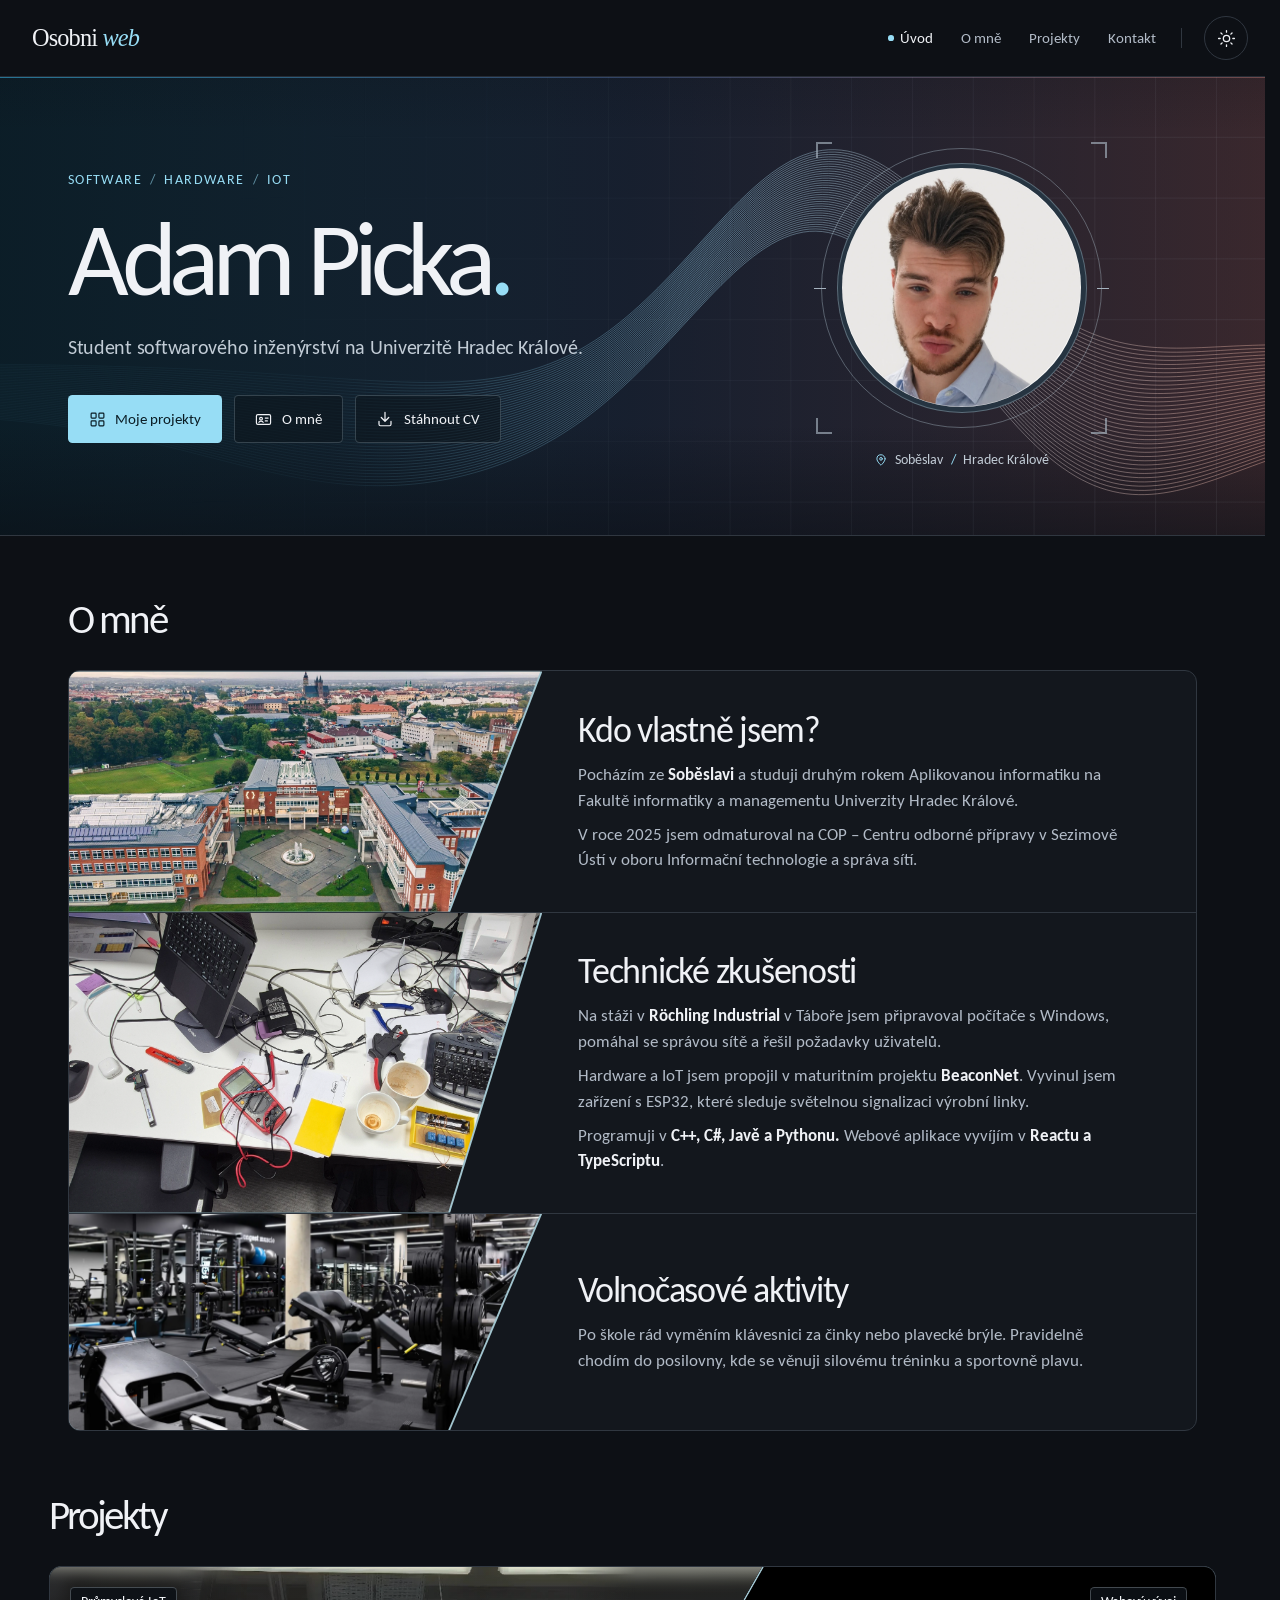
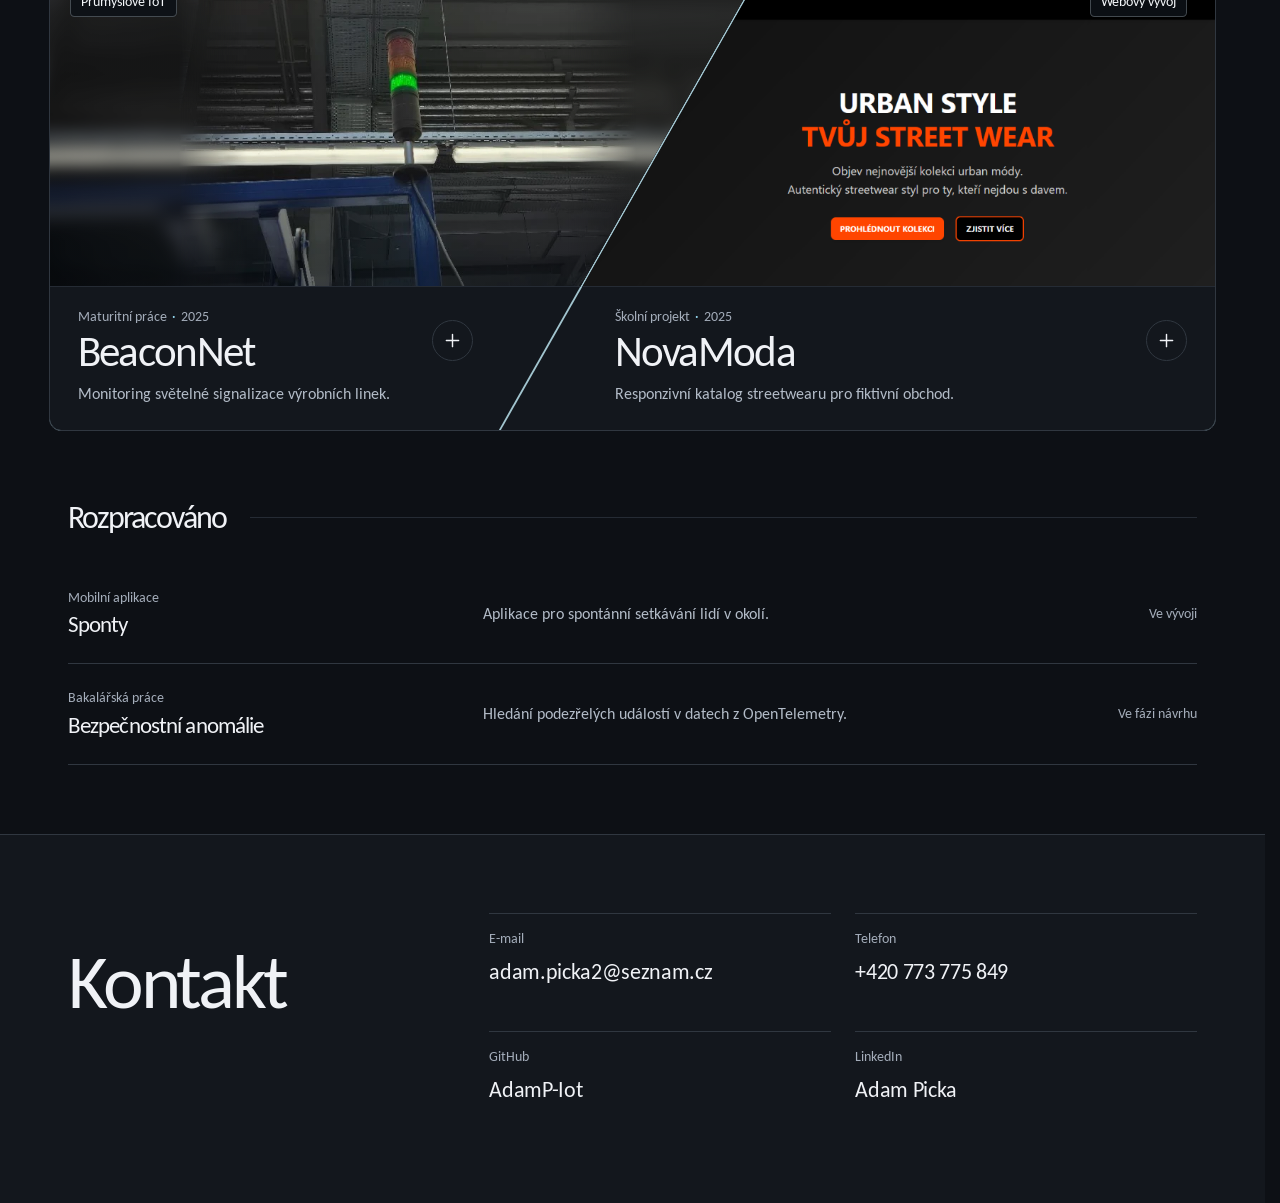
==== index.html @ 097901d7 "Add files via upload" ====
<!doctype html>
<html lang="cs" data-theme="dark">
  <head>
    <meta charset="utf-8">
    <meta name="viewport" content="width=device-width,initial-scale=1">
    <meta name="description" content="">
    <meta name="theme-color" content="#0d1015">
    <meta property="og:type" content="website">
    <meta property="og:locale" content="cs_CZ">
    <meta property="og:title" content="Adam Picka IoT a webový vývoj">
    <meta property="og:description" content="">
    <meta property="og:image:alt" content="Adam Picka">
    <link rel="icon" href="./favicon.svg" type="image/svg+xml">
    <title>Adam Picka · IoT a webový vývoj</title>
    <script>try{if(localStorage.getItem('ap-theme')==='light')document.documentElement.dataset.theme='light'}catch{}</script>
    <noscript><style>
      .theme-switch,.menu-switch{display:none!important}
      #site-nav{display:flex!important;position:static!important;gap:1rem;padding:0!important;border:0!important;box-shadow:none!important}
      #site-nav a::before{display:none}
      @media (width < 48rem){
        :root{--header-h:5.5rem}
        .masthead .header-inner{align-content:center;flex-wrap:wrap}
        .masthead .brand,.masthead .header-actions{position:static}
        .masthead .brand{min-height:2rem}
        .masthead .header-actions{width:100%}
      }
    </style></noscript>
    <script type="module" crossorigin src="./assets/index-JZuN10S8.js"></script>
    <link rel="stylesheet" crossorigin href="./assets/index-CX_7yiS2.css">
  </head>
  <body><div id="root"><link rel="preload" as="image" href="./media/adam-picka.webp" fetchPriority="high"/><a class="skip-link" href="#projekty">Přeskočit na projekty</a><header class="masthead"><div class="shell header-inner"><div><a class="brand" href="#uvod">Osobni <em>web</em></a></div><div class="header-actions"><nav aria-label="Hlavní navigace" id="site-nav"><a href="#uvod" aria-current="location">Úvod</a><a href="#o-mne">O mně</a><a href="#projekty">Projekty</a><a href="#kontakt">Kontakt</a></nav><button type="button" class="icon-button theme-switch" aria-label="Přepnout na světlý režim" title="Světlý režim"><svg class="sun-icon" width="19" height="19" viewBox="0 0 24 24" fill="none" stroke="currentColor" stroke-width="1.65" stroke-linecap="round" stroke-linejoin="round" aria-hidden="true" focusable="false"><circle cx="12" cy="12" r="4"></circle><path d="M12 2v2m0 16v2M2 12h2m16 0h2M5 5l1.5 1.5m11 11L19 19M19 5l-1.5 1.5m-11 11L5 19"></path></svg><svg class="moon-icon" width="19" height="19" viewBox="0 0 24 24" fill="none" stroke="currentColor" stroke-width="1.65" stroke-linecap="round" stroke-linejoin="round" aria-hidden="true" focusable="false"><path d="M20.5 13a8.5 8.5 0 0 1-9.4-9.5 9 9 0 1 0 9.4 9.5Z"></path></svg></button><button type="button" class="icon-button menu-switch" aria-expanded="false" aria-controls="site-nav" aria-label="Otevřít menu"><svg width="20" height="20" viewBox="0 0 24 24" fill="none" stroke="currentColor" stroke-width="1.65" stroke-linecap="round" stroke-linejoin="round" aria-hidden="true" focusable="false"><path d="M3 6h18M3 12h18M3 18h18"></path></svg></button></div></div></header><main><section class="hero" id="uvod" aria-labelledby="hero-name" tabindex="-1"><div class="hero-grid" aria-hidden="true"></div><canvas class="signal-field" aria-hidden="true"></canvas><div class="shell hero-inner"><div class="intro"><p class="kicker hero-kicker">Software <i>/</i> Hardware <i>/</i> IoT</p><h1 id="hero-name">Adam Picka<span>.</span></h1><p class="hero-copy">Student softwarového inženýrství na Univerzitě Hradec Králové.</p><div class="hero-actions"><a class="button button-primary" href="#projekty"><svg width="17" height="17" viewBox="0 0 24 24" fill="none" stroke="currentColor" stroke-width="1.65" stroke-linecap="round" stroke-linejoin="round" aria-hidden="true" focusable="false"><rect x="3" y="3" width="7" height="7" rx="1.2"></rect><rect x="14" y="3" width="7" height="7" rx="1.2"></rect><rect x="3" y="14" width="7" height="7" rx="1.2"></rect><rect x="14" y="14" width="7" height="7" rx="1.2"></rect></svg>Moje projekty</a><a class="button button-quiet" href="#o-mne"><svg width="17" height="17" viewBox="0 0 24 24" fill="none" stroke="currentColor" stroke-width="1.65" stroke-linecap="round" stroke-linejoin="round" aria-hidden="true" focusable="false"><rect x="2" y="5" width="20" height="14" rx="2"></rect><circle cx="8.5" cy="11" r="2"></circle><path d="M5.5 16c.6-2 5.4-2 6 0m3-6h4m-4 4h3"></path></svg>O mně</a><a class="button button-quiet" href="./Adam-Picka-CV.pdf" download="Adam-Picka-CV.pdf"><svg width="18" height="18" viewBox="0 0 24 24" fill="none" stroke="currentColor" stroke-width="1.65" stroke-linecap="round" stroke-linejoin="round" aria-hidden="true" focusable="false"><path d="M12 3v12m-5-5 5 5 5-5M4 15v4a2 2 0 0 0 2 2h12a2 2 0 0 0 2-2v-4"></path></svg>Stáhnout CV</a></div></div><div class="portrait-column"><div class="portrait-art"><div class="portrait-orbit" aria-hidden="true"></div><div class="portrait-frame"><img class="portrait" src="./media/adam-picka.webp" width="1254" height="1254" alt="Adam Picka" fetchPriority="high"/></div><span class="registration tl" aria-hidden="true"></span><span class="registration tr" aria-hidden="true"></span><span class="registration bl" aria-hidden="true"></span><span class="registration br" aria-hidden="true"></span></div><p class="location"><svg width="14" height="14" viewBox="0 0 24 24" fill="none" stroke="currentColor" stroke-width="1.65" stroke-linecap="round" stroke-linejoin="round" aria-hidden="true" focusable="false"><path d="M19 10c0 4.8-7 11-7 11S5 14.8 5 10a7 7 0 0 1 14 0Z"></path><circle cx="12" cy="10" r="2.3"></circle></svg>Soběslav <span>/</span> Hradec Králové</p></div></div></section><section class="about-section shell" id="o-mne" aria-labelledby="about-title" tabindex="-1"><div class="section-line"><h2 id="about-title">O mně</h2></div><div class="about-rows"><article class="about-row"><div class="about-photo"><img src="./media/about-studium.webp" alt="" width="960" height="640" loading="lazy" decoding="async"/></div><div class="about-copy"><h3>Kdo vlastně jsem?</h3><p>Pocházím ze <strong>Soběslavi</strong> a studuji druhým rokem Aplikovanou informatiku na Fakultě informatiky a managementu Univerzity Hradec Králové.</p><p>V roce 2025 jsem odmaturoval na COP – Centru odborné přípravy v Sezimově Ústí v oboru Informační technologie a správa sítí.</p></div></article><article class="about-row"><div class="about-photo"><img src="./media/about-technika.webp" alt="" width="960" height="640" loading="lazy" decoding="async"/></div><div class="about-copy"><h3>Technické zkušenosti</h3><p>Na stáži v <strong>Röchling Industrial</strong> v Táboře jsem připravoval počítače s Windows, pomáhal se správou sítě a řešil požadavky uživatelů.</p><p>Hardware a IoT jsem propojil v maturitním projektu <strong>BeaconNet</strong>. Vyvinul jsem zařízení s ESP32, které sleduje světelnou signalizaci výrobní linky.</p><p>Programuji v <strong>C++, C#, Javě a Pythonu.</strong> Webové aplikace vyvíjím v <strong>Reactu a TypeScriptu</strong>.</p></div></article><article class="about-row"><div class="about-photo"><img src="./media/about-plavani.webp" alt="" width="960" height="640" loading="lazy" decoding="async"/></div><div class="about-copy"><h3>Volnočasové aktivity</h3><p>Po škole rád vyměním klávesnici za činky nebo plavecké brýle. Pravidelně chodím do posilovny, kde se věnuji silovému tréninku a sportovně plavu.</p></div></article></div></section><section class="projects-section" id="projekty" aria-labelledby="projects-title" tabindex="-1"><div class="section-line showcase-shell"><h2 id="projects-title">Projekty</h2></div><div class="featured-grid showcase-shell"><article class="feature"><a class="project-card" href="./projekty/beaconnet.html" aria-label="Detail projektu BeaconNet"><div class="card-art art-beaconnet"><img class="factory-backdrop" src="./media/beaconnet.webp" alt="" aria-hidden="true" loading="lazy"/><img class="factory-image" src="./media/beaconnet.webp" alt="Zeleně svítící signální sloup na výrobní lince Röchling Industrial." width="644" height="857" loading="lazy"/><span class="project-category">Průmyslové IoT</span><div class="image-tags" aria-hidden="true"><span>ESP32</span><span>IoT</span><span>Open source</span></div></div><div class="card-caption"><div class="card-heading"><div class="project-meta">Maturitní práce<!-- --> <span>·</span> 2025</div><h3>BeaconNet</h3></div><span class="detail-symbol" aria-hidden="true"><svg width="21" height="21" viewBox="0 0 24 24" fill="none" stroke="currentColor" stroke-width="1.65" stroke-linecap="round" stroke-linejoin="round" aria-hidden="true" focusable="false"><path d="M12 5v14M5 12h14"></path></svg></span><p>Monitoring světelné signalizace výrobních linek.</p></div></a></article><article class="feature"><a class="project-card" href="./projekty/novamoda.html" aria-label="Detail projektu NovaModa"><div class="card-art art-novamoda"><img class="school-preview" src="./media/novamoda.webp" alt="Úvodní stránka NovaModa s oranžovým nadpisem Tvůj street wear." width="2047" height="450" loading="lazy"/><span class="project-category">Webový vývoj</span><div class="image-tags" aria-hidden="true"><span>HTML5</span><span>CSS</span><span>JavaScript</span></div></div><div class="card-caption"><div class="card-heading"><div class="project-meta">Školní projekt<!-- --> <span>·</span> 2025</div><h3>NovaModa</h3></div><span class="detail-symbol" aria-hidden="true"><svg width="21" height="21" viewBox="0 0 24 24" fill="none" stroke="currentColor" stroke-width="1.65" stroke-linecap="round" stroke-linejoin="round" aria-hidden="true" focusable="false"><path d="M12 5v14M5 12h14"></path></svg></span><p>Responzivní katalog streetwearu pro fiktivní obchod.</p></div></a></article></div><div class="work-section shell" aria-labelledby="work-title"><div class="section-line work-heading"><h2 id="work-title">Rozpracováno</h2><span class="heading-rule" aria-hidden="true"></span></div><div class="work-list"><article><a class="work-row" href="./projekty/sponty.html" aria-label="Detail projektu Sponty"><div class="work-name"><div class="project-meta">Mobilní aplikace</div><h3>Sponty</h3></div><p>Aplikace pro spontánní setkávání lidí v okolí.</p><span class="work-state">Ve vývoji</span></a></article><article><a class="work-row" href="./projekty/opentelemetry.html" aria-label="Detail projektu Bezpečnostní anomálie"><div class="work-name"><div class="project-meta">Bakalářská práce</div><h3>Bezpečnostní anomálie</h3></div><p>Hledání podezřelých událostí v datech z OpenTelemetry.</p><span class="work-state">Ve fázi návrhu</span></a></article></div></div></section><section class="contact" id="kontakt" aria-labelledby="contact-title" tabindex="-1"><div class="shell contact-inner"><h2 id="contact-title">Kontakt</h2><address><a class="contact-link" href="mailto:adam.picka2@seznam.cz"><small>E-mail</small><strong>adam.picka2@seznam.cz</strong></a><a class="contact-link" href="tel:+420773775849"><small>Telefon</small><strong>+420 773 775 849</strong></a><a class="contact-link" href="https://github.com/AdamP-Iot" target="_blank" rel="me noopener"><small>GitHub</small><strong>AdamP-Iot</strong></a><a class="contact-link" href="https://www.linkedin.com/in/adam-picka-798194388/" target="_blank" rel="me noopener"><small>LinkedIn</small><strong>Adam Picka</strong></a></address></div></section></main></div></body>
</html>
---- assets/index-CX_7yiS2.css ----
@font-face{font-family:Carlito;font-style:normal;font-display:swap;font-weight:400;src:url(./carlito-latin-400-normal-R-CeALMm.woff2) format("woff2"),url(./carlito-latin-400-normal-jEGHVXAP.woff) format("woff")}@font-face{font-family:Carlito;font-style:normal;font-display:swap;font-weight:400;src:url(./carlito-latin-ext-400-normal-DPZWia0-.woff2) format("woff2"),url(./carlito-latin-ext-400-normal-D112-ed2.woff) format("woff")}@font-face{font-family:Carlito;font-style:normal;font-display:swap;font-weight:700;src:url(./carlito-latin-700-normal-DQ6DOkPk.woff2) format("woff2"),url(./carlito-latin-700-normal-CjG3MLqY.woff) format("woff")}@font-face{font-family:Carlito;font-style:normal;font-display:swap;font-weight:700;src:url(./carlito-latin-ext-700-normal-D2WO8ap1.woff2) format("woff2"),url(./carlito-latin-ext-700-normal-9QIvu-gI.woff) format("woff")}:root{color-scheme:dark;--gradient-blue: #2f8fb5;--gradient-slate: #3b4e75;--gradient-clay: #825555;--brand-gradient: linear-gradient(90deg, rgba(47, 143, 181, 1) 0%, rgba(59, 78, 117, 1) 50%, rgba(130, 85, 85, 1) 100%);--bg: #0d1015;--surface: #13171d;--surface-high: #1c222a;--header: #0d1015;--text: #f0f2f6;--muted: #b2bbc7;--subtle: #a4adba;--line: #303740;--fine: #252b34;--accent: #97ddf5;--accent-strong: #b4eaff;--accent-ink: #0a1c24;--tag-bg: #182932;--warm: #e0b0a1;--warm-bg: #2a2223;--hero-overlay: linear-gradient(90deg, rgba(8,17,24,.9) 0%, rgba(12,17,25,.77) 49%, rgba(23,18,26,.68) 100%);--hero-vignette: linear-gradient(0deg, rgba(10,14,20,.54), transparent 24%, transparent 88%, rgba(10,14,20,.15));--wire-left: rgba(110,201,231,.055);--wire-mid: rgba(151,205,231,.51);--wire-right: rgba(235,178,161,.5);--grid-ink: rgba(200,216,230,.07);--art-mark: #a6b3bf;--orbit: rgba(192,217,229,.34);--cut: rgba(197,217,226,.22);--portrait-base: #263441;--photo-edge: #10161d;--hero-copy: #c2ccd6;--hero-secondary-bg: rgba(13,21,28,.58);--art-text: #f4f7fa;--photo-label: rgba(13,18,24,.87);--photo-shade: rgba(12,16,23,.8);--photo-filter: linear-gradient(180deg, rgba(9,17,24,.13), transparent 52%, rgba(5,12,19,.32));--browser-body: #0b0c0e;--shadow: rgba(0,0,0,.32);--scrim: rgba(5,9,14,.78);--on-dark-accent: #b3e9f9;--on-dark-line: rgba(224,237,247,.26);--font: Calibri, Carlito, "Segoe UI", Arial, sans-serif;--brand-font: Georgia, Cambria, "Times New Roman", serif;--type-brand: clamp(1.28rem, 1.08rem + .55vw, 1.55rem);--type-about-title: clamp(1.3rem, 1rem + 1.55vw, 2.3rem);--about-cut: clamp(.9rem, 7.2vw, 7.25rem);--about-photo-share: 30%;--about-inset: clamp(.75rem, 2.8vw, 2.75rem);--about-copy-width: 61ch;--u1: .25rem;--u2: .5rem;--u3: .75rem;--u4: 1rem;--u5: 1.25rem;--u6: 1.5rem;--u7: 1.75rem;--u8: 2rem;--u9: 2.25rem;--u10: 2.5rem;--u12: 3rem;--u14: 3.5rem;--u16: 4rem;--u18: 4.5rem;--u20: 5rem;--u24: 6rem;--gutter: clamp(1.25rem, 5.3vw, 5.5rem);--shell: 79rem;--showcase-max: 120rem;--showcase-gutter: clamp(1rem, 3.8vw, 5rem);--feature-media-height: clamp(17rem, 25vw, 29rem);--feature-caption-height: clamp(8.5rem, 10vw, 10.25rem);--feature-inset: clamp(1.25rem, 2.2vw, 2.75rem);--feature-seam: #a2c5cf;--feature-seam-width: 2px;--stack-cut: clamp(1rem, 4vw, 1.75rem);--header-h: 4rem;--section-space: clamp(3rem, 4.8vw, 4.75rem);--type-meta: .875rem;--type-small: .875rem;--type-body: 1rem;--type-intro: clamp(1.0625rem, 1.55vw, 1.28rem);--type-name: clamp(3.75rem, 13.4vw, 6.65rem);--type-section: clamp(2.05rem, 3.2vw, 3.05rem);--type-project: clamp(2rem, 3.35vw, 3.75rem);--type-contact-heading: clamp(3.1rem, 6vw, 6.5rem);--type-contact-value: clamp(1.2rem, 1.7vw, 1.65rem);--type-work: clamp(1.18rem, 1.8vw, 1.52rem);--radius-sm: .28rem;--radius: .5rem;--radius-lg: .75rem;--stroke: 1px;--ease: cubic-bezier(.22,.72,.23,1);--quick: .16s;--motion: .32s;--slow: .56s}:root[data-theme=light]{color-scheme:light;--bg: #f4f6f8;--surface: #fff;--surface-high: #e8eef2;--header: #f8fafb;--text: #16202b;--muted: #435462;--subtle: #526370;--line: #bdc8d1;--fine: #d4dde2;--accent: #185d78;--accent-strong: #114964;--accent-ink: #fff;--tag-bg: #dcecf2;--warm: #78483c;--warm-bg: #efe3de;--hero-overlay: linear-gradient(90deg, rgba(246,250,252,.9), rgba(241,245,250,.84) 46%, rgba(249,243,244,.74) 100%);--hero-vignette: linear-gradient(0deg, rgba(238,242,245,.4), transparent 26%);--wire-left: rgba(43,116,143,.07);--wire-mid: rgba(50,105,135,.4);--wire-right: rgba(146,92,83,.48);--grid-ink: rgba(43,85,107,.1);--art-mark: #506477;--feature-seam: #477184;--orbit: rgba(66,91,116,.4);--cut: rgba(68,91,110,.32);--portrait-base: #d8e0e5;--photo-edge: #e9edf0;--hero-copy: #374b5b;--hero-secondary-bg: rgba(249,251,252,.6);--shadow: rgba(15,25,38,.19);--scrim: rgba(13,22,30,.62)}@media(min-width:48rem){:root{--header-h: 4.75rem;--type-name: clamp(5.25rem, 8.18vw, 8.4rem)}}*,*:before,*:after{box-sizing:border-box}html{scroll-behavior:smooth;scroll-padding-top:var(--header-h);scrollbar-gutter:stable}html.dialog-open{overflow:hidden}body{margin:0;background:var(--bg);color:var(--text);font:400 var(--type-body)/1.6 var(--font);-webkit-font-smoothing:antialiased}h1,h2,h3,p,figure{margin:0}a{color:inherit;text-decoration:none}button{font:inherit;color:inherit;cursor:pointer}button,a{-webkit-tap-highlight-color:transparent;touch-action:manipulation}img,canvas{display:block}svg{flex:none}::selection{background:var(--accent);color:var(--accent-ink)}:focus-visible{outline:2px solid var(--accent);outline-offset:4px}section[tabindex="-1"]:focus{outline:none}.shell{width:min(calc(100% - var(--gutter)*2),var(--shell));margin-inline:auto}.sr-only,.skip-link:not(:focus){position:absolute;width:1px;height:1px;padding:0;margin:-1px;overflow:hidden;clip-path:inset(50%);white-space:nowrap;border:0}.skip-link:focus{position:fixed;z-index:40;top:var(--u3);left:var(--u3);padding:var(--u2) var(--u4);background:var(--accent);color:var(--accent-ink);border-radius:var(--radius-sm)}.masthead{position:sticky;z-index:8;top:0;background:var(--header);border-bottom:var(--stroke) solid var(--fine)}.header-inner,.header-actions,.brand{display:flex;align-items:center}.header-inner{justify-content:space-between;min-height:var(--header-h)}.brand{min-height:2.75rem;gap:.22em;white-space:nowrap;font:400 var(--type-brand)/1.1 var(--brand-font);letter-spacing:-.035em;position:fixed;left:var(--u8);top:var(--u4)}.brand em{color:var(--accent)}.header-actions{gap:var(--u2);position:fixed;right:var(--u8);top:var(--u4)}.icon-button{display:inline-grid;place-items:center;width:2.75rem;height:2.75rem;border:var(--stroke) solid var(--line);border-radius:50%;color:var(--text);background:transparent;transition:background var(--quick),border-color var(--quick),color var(--quick)}.icon-button:hover{background:var(--surface-high);border-color:var(--subtle)}.menu-switch{border:0;border-radius:var(--radius-sm)}.moon-icon,[data-theme=light] .sun-icon{display:none}[data-theme=light] .moon-icon{display:block}#site-nav{display:none;position:absolute;top:100%;left:0;right:0;background:var(--header);border-block:1px solid var(--line);padding:var(--u3) var(--gutter);box-shadow:0 1rem var(--u8) var(--shadow)}#site-nav[data-open]{display:grid}#site-nav a{display:flex;width:max-content;gap:var(--u2);align-items:center;min-height:44px;color:var(--muted);font-size:.9375rem;font-weight:200}#site-nav a:is([aria-current],:hover,:focus-visible){color:var(--text)}#site-nav a,.detail-actions>.text-link{position:relative;transition:color var(--quick)}#site-nav a:before{content:"";position:absolute;left:calc(-1 * var(--u3));width:.36rem;height:.36rem;background:var(--accent);border-radius:50%;opacity:0;transform:scale(.4);transition:opacity var(--quick),transform var(--motion) var(--ease)}#site-nav a[aria-current]:before{opacity:1;transform:scale(1)}#site-nav a:after,.detail-actions>.text-link:after{content:"";position:absolute;inset:auto 0 var(--u2);height:var(--stroke);background:var(--accent);transform:scaleX(0);transform-origin:left;transition:transform var(--motion) var(--ease)}#site-nav a:is(:hover,:focus-visible):after,.detail-actions>.text-link:is(:hover,:focus-visible):after{transform:scaleX(1)}@media not (min-width:48rem){.brand,.header-actions{top:calc((var(--header-h) - 2.75rem) / 2)}.brand{left:var(--gutter)}.header-actions{right:var(--gutter)}#site-nav{position:fixed;inset:calc(var(--header-h) + var(--stroke)) 0 auto;max-height:calc(100dvh - var(--header-h));overflow-y:auto;padding-inline:calc(var(--gutter) + var(--u3))}#site-nav[data-open]{animation:nav-open var(--quick) var(--ease) both}@keyframes nav-open{0%{opacity:0;transform:translateY(calc(-1 * var(--u2)))}to{opacity:1;transform:none}}}.hero{position:relative;isolation:isolate;overflow:hidden;background-color:var(--gradient-blue);background-image:var(--hero-vignette),var(--hero-overlay),var(--brand-gradient);border-bottom:1px solid var(--line)}.hero:before{content:"";position:absolute;z-index:-1;inset:0 0 auto;height:1px;background:var(--brand-gradient);opacity:.76}.hero-grid{position:absolute;z-index:-1;inset:0;pointer-events:none;background-image:linear-gradient(90deg,var(--grid-ink) 1px,transparent 1px),linear-gradient(0deg,var(--grid-ink) 1px,transparent 1px);background-size:3.8rem 3.8rem;-webkit-mask-image:linear-gradient(100deg,transparent 16%,#000 94%);mask-image:linear-gradient(100deg,transparent 16%,#000 94%)}.signal-field{position:absolute;z-index:-1;inset:0;width:100%;height:100%;pointer-events:none}.hero-inner{display:grid;grid-template-areas:"copy" "art";align-items:center;gap:var(--u9);padding-block:var(--u12) var(--u8)}.intro{grid-area:copy;min-width:0}.kicker,.project-meta,.detail-eyebrow{font-size:var(--type-meta)}.hero-kicker{display:flex;gap:var(--u2);align-items:center;color:var(--accent);text-transform:uppercase;letter-spacing:.1em}.hero-kicker i{font-style:normal;opacity:.6}.signal-rule{display:inline-block;width:var(--u7);height:2px;flex:none;background:var(--accent)}h1{font-size:var(--type-name);letter-spacing:-.07em;word-spacing:.02em;line-height:1;font-weight:320;margin:var(--u4) 0 var(--u5)}h1 span{color:var(--accent)}.hero-copy{max-width:33rem;color:var(--hero-copy);font-size:var(--type-intro);line-height:1.57;letter-spacing:-.014em;text-wrap:pretty}.hero-actions{display:flex;align-items:center;flex-wrap:wrap;gap:var(--u3);margin-top:var(--u7)}.button{display:inline-flex;align-items:center;justify-content:center;gap:.6rem;min-height:2.825rem;padding:.66rem 1.12rem;font-weight:200;font-size:.94rem;border:1px solid transparent;border-radius:var(--radius-sm);transition:background var(--quick),transform var(--quick) var(--ease),border-color var(--quick)}.button-primary{background:var(--accent);color:var(--accent-ink)}.button-primary:hover{background:var(--accent-strong);transform:translateY(-2px)}.button-quiet{border-color:var(--cut);background:var(--hero-secondary-bg)}.button-quiet:hover{border-color:var(--accent);transform:translateY(-2px)}.portrait-column{grid-area:art;grid-template-columns:minmax(0,1fr);min-width:0;width:min(100%,12rem);display:grid;justify-items:center;gap:var(--u3);margin-inline:auto}.portrait-art{width:100%;aspect-ratio:1;position:relative;display:grid;place-items:center}.portrait-frame{width:85.5%;aspect-ratio:1;border:1px solid var(--orbit);border-radius:50%;padding:.28rem;background:var(--portrait-base);transform:perspective(46rem) rotateX(var(--tilt-y,0deg)) rotateY(var(--tilt-x,0deg));transition:transform var(--motion) var(--ease)}.portrait{width:100%;height:100%;border-radius:50%;object-fit:cover}.portrait-orbit{width:95%;aspect-ratio:1;position:absolute;border:1px solid var(--orbit);border-radius:50%}.portrait-orbit:before,.portrait-orbit:after{content:"";position:absolute;height:1px;width:var(--u3);top:50%;background:var(--art-mark)}.portrait-orbit:before{left:calc(var(--u2)*-1)}.portrait-orbit:after{right:calc(var(--u2)*-1)}.registration{position:absolute;width:.64rem;height:.64rem;color:var(--art-mark);opacity:.82}.registration:before,.registration:after{position:absolute;content:"";background:currentColor}.portrait-art .registration{width:1rem;height:1rem;color:var(--art-mark);opacity:.65;transition:transform var(--motion) var(--ease),color var(--motion),opacity var(--motion)}.registration.tl{border-top:2px solid;border-left:2px solid}.registration.tr{border-top:2px solid;border-right:2px solid}.registration.bl{border-bottom:2px solid;border-left:2px solid}.registration.br{border-bottom:2px solid;border-right:2px solid}.tl{top:0;left:0}.tr{top:0;right:0}.bl{bottom:0;left:0}.br{bottom:0;right:0}.location{display:flex;align-items:center;gap:.45rem;white-space:nowrap;color:var(--hero-copy);font:400 var(--type-meta)/1.4 var(--font)}.location svg,.location span{color:var(--accent)}.about-section{padding-top:var(--section-space)}.about-rows{border:var(--stroke) solid var(--line);border-radius:var(--radius-lg);overflow:hidden;background:var(--surface)}.about-row{display:grid;grid-template-columns:var(--about-photo-share) minmax(0,1fr)}.about-row+.about-row{border-top:var(--stroke) solid var(--line)}.about-photo{position:relative;background:var(--feature-seam);clip-path:polygon(0 0,100% 0,calc(100% - var(--about-cut)) 100%,0 100%)}.about-photo img{position:absolute;inset:0;width:100%;height:100%;object-fit:cover;object-position:var(--about-focus, 50% 50%);clip-path:polygon(0 0,calc(100% - var(--feature-seam-width)) 0,calc(100% - var(--about-cut) - var(--feature-seam-width)) 100%,0 100%)}.about-row:nth-child(1){--about-focus: 80% 60%}.about-row:nth-child(2){--about-focus: 30% 40%}.about-row:nth-child(3){--about-focus: 30% 55%}.about-copy{align-self:center;min-width:0;padding:clamp(1.25rem,3vw,2.75rem) var(--about-inset);overflow-wrap:break-word}.about-copy h3{font-size:var(--type-about-title);font-weight:400;line-height:1.12;letter-spacing:-.035em;text-wrap:balance}.about-copy p{max-width:var(--about-copy-width);margin-top:var(--u3);color:var(--muted);font-size:var(--type-body);line-height:1.52}.about-copy p+p{margin-top:var(--u2)}.about-copy strong{color:var(--text);font-weight:700}@media(min-width:36rem){.about-section{--about-photo-share: 40%}.about-row{min-height:clamp(11.5rem,17vw,14.5rem)}}@media(min-width:62rem){.about-section{--about-photo-share: 42%}.about-copy p{font-size:1.0625rem}}.projects-section{padding-top:var(--section-space);padding-bottom:calc(var(--section-space) + var(--u2))}.section-line{display:flex;justify-content:space-between;align-items:center;gap:var(--u4);margin-bottom:var(--u6)}h2{font-size:var(--type-section);font-weight:300;line-height:1.1;letter-spacing:-.062em;text-wrap:balance}.text-link{display:inline-flex;align-items:center;gap:var(--u2);min-height:44px;color:var(--muted);font-size:var(--type-small);font-weight:200}.text-link:hover{color:var(--accent)}.showcase-shell{width:min(calc(100% - 2 * var(--showcase-gutter)),var(--showcase-max));margin-inline:auto}.featured-grid{display:grid;isolation:isolate;overflow:hidden;border:var(--stroke) solid var(--line);border-radius:var(--radius-lg);background:var(--feature-seam)}.feature,.project-card{min-width:0}.project-card{display:flex;flex-direction:column;height:100%;background:var(--surface)}.project-card:is(:hover,:focus-visible) h3{color:var(--accent)}.project-card:focus-visible h3{text-decoration:underline;text-underline-offset:.12em}.card-art{position:relative;isolation:isolate;overflow:hidden;height:clamp(14.5rem,62vw,22rem);border-bottom:var(--stroke) solid var(--fine)}.art-beaconnet{container-type:size;background:var(--photo-edge)}.art-beaconnet:after{content:"";position:absolute;inset:0;background:var(--photo-filter);pointer-events:none}.factory-backdrop,.factory-image{--photo-width: min(100cqw, max(64cqw, 105cqh));position:absolute;left:50%;top:54%;transform:translate(-50%,-54%);height:calc(var(--photo-width) * 857 / 644);max-width:none}.factory-backdrop{width:106%;object-fit:fill;filter:blur(var(--u2)) saturate(.68) brightness(.72)}.factory-image{width:var(--photo-width);-webkit-mask-image:linear-gradient(90deg,transparent,black 15%,black 85%,transparent);mask-image:linear-gradient(90deg,transparent,black 15%,black 85%,transparent)}.school-preview{width:100%;height:100%;object-fit:cover;object-position:center}.project-category{position:absolute;z-index:2;left:var(--u4);top:var(--u4);display:inline-flex;gap:.5rem;align-items:center;padding:.32rem .62rem;border:1px solid var(--on-dark-line);border-radius:var(--radius-sm);color:var(--art-text);background:var(--photo-label);font:400 var(--type-meta)/1.3 var(--font)}.project-category svg{color:var(--on-dark-accent)}.image-tags{display:flex;position:absolute;z-index:2;left:var(--u4);right:var(--u4);bottom:var(--u3);gap:var(--u2);opacity:0;transform:translateY(.65rem);transition:opacity var(--motion),transform var(--motion) var(--ease);pointer-events:none}.art-novamoda .image-tags{transform:none;transition:opacity var(--quick)}.image-tags span{color:var(--art-text);background:var(--photo-label);border:1px solid var(--on-dark-line);border-radius:var(--radius-sm);padding:.2rem .42rem;font:400 var(--type-meta)/1.4 var(--font)}@media(hover:hover){.project-card:hover .image-tags{opacity:1;transform:none}}.project-card:focus-visible .image-tags{opacity:1;transform:none}.card-caption{display:grid;grid-template-columns:minmax(0,1fr) auto;gap:var(--u2) var(--u4);align-content:center;align-items:center;padding:var(--u5) var(--feature-inset) var(--u6)}.card-heading{min-width:0}.project-meta{color:var(--subtle);line-height:1.4}.project-meta span{color:var(--accent);margin-inline:.13rem}.card-caption h3{font-size:var(--type-project);line-height:1.02;font-weight:200;letter-spacing:-.04em;margin-top:var(--u1);transition:color var(--quick)}.card-caption p{color:var(--muted);line-height:1.5;grid-column:1 / -1}.detail-symbol{display:inline-grid;place-items:center;width:2.55rem;height:2.55rem;border:1px solid var(--line);border-radius:50%;transition:background var(--motion),border-color var(--motion)}.project-card:is(:hover,:focus-visible) .detail-symbol{background:var(--tag-bg);border-color:var(--accent);color:var(--accent)}.work-section{margin-top:calc(var(--section-space) + var(--u2))}.work-heading{justify-content:start;gap:var(--u6);margin-bottom:var(--u5)}.work-heading h2{font-size:clamp(1.65rem,2.5vw,2.12rem)}.heading-rule{flex:1;height:1px;background:var(--fine)}.work-row{display:grid;grid-template-columns:minmax(0,1fr);grid-template-areas:"name" "body" "state";align-items:center;gap:var(--u2) var(--u4);padding:var(--u5) 0;border-bottom:1px solid var(--line);transition:background var(--quick)}.work-row:is(:hover,:focus-visible) h3{color:var(--accent);text-decoration:underline;text-underline-offset:.16em}.work-name{grid-area:name}.work-row h3{font-size:var(--type-work);line-height:1.25;margin-top:.2rem;letter-spacing:-.038em;font-weight:200}.work-row p{grid-area:body;font-size:var(--type-body);color:var(--muted);line-height:1.48}.work-state{grid-area:state;justify-self:start;color:var(--subtle);font:400 var(--type-meta)/1.4 var(--font)}.contact{border-top:1px solid var(--line);background:var(--surface)}.contact-inner{display:grid;gap:var(--u8);padding-block:calc(var(--section-space) + var(--u4))}#contact-title{font-size:var(--type-contact-heading);line-height:1.8;letter-spacing:-.045em}address{margin:0;display:grid;font-style:normal}.contact-link{display:grid;align-content:start;gap:var(--u1);min-width:0;padding-block:var(--u4);border-top:var(--stroke) solid var(--line)}.contact-link small{color:var(--subtle);font-size:var(--type-small);line-height:1.3}.contact-link strong{font-size:var(--type-contact-value);font-weight:200;overflow-wrap:anywhere;line-height:1.8;letter-spacing:-.015em}.contact-link:is(:hover,:focus-visible) strong{color:var(--accent);text-decoration:underline;text-underline-offset:.15em}.project-dialog{width:min(42rem,calc(100% - var(--u6)));max-height:min(90dvh,54rem);padding:0;margin:auto;border:1px solid var(--line);border-radius:var(--radius-lg);background:var(--surface);color:var(--text);overflow:auto;overscroll-behavior:contain;box-shadow:0 var(--u6) var(--u20) var(--shadow)}.project-dialog::backdrop{background:var(--scrim);-webkit-backdrop-filter:blur(5px);backdrop-filter:blur(5px)}.project-dialog[open]{animation:detail-in var(--motion) var(--ease) both}.project-dialog[open]::backdrop{animation:fade-in var(--quick) ease-out both}@keyframes detail-in{0%{opacity:0;transform:translateY(16px) scale(.985)}to{opacity:1;transform:none}}@keyframes fade-in{0%{opacity:0}to{opacity:1}}.dialog-sheet{position:relative}.dialog-close{position:absolute;z-index:2;right:var(--u3);top:var(--u3);border-color:var(--on-dark-line);color:var(--art-text);background:var(--photo-label)}.dialog-close:hover{color:var(--on-dark-accent);background:var(--photo-edge)}.detail-art{overflow:hidden;background:var(--browser-body)}.detail-art img{display:block;width:100%;height:auto}.detail-art-beaconnet img{height:clamp(10rem,24vh,15rem);object-fit:cover;object-position:50% 44%}.detail-art-novamoda{padding-block:var(--u8) var(--u3);background:var(--browser-body)}.detail-inner{padding:var(--u7) var(--u5) var(--u8)}.dialog-close+.detail-inner{padding-top:var(--u14)}.detail-eyebrow{display:flex;align-items:center;flex-wrap:wrap;gap:.5rem;color:var(--accent);font-size:var(--type-meta);line-height:1.55}.detail-eyebrow .signal-rule{width:var(--u5)}.detail-title{margin:var(--u2) 0 var(--u5);font-size:clamp(2rem,5vw,3.2rem)}.detail-copy{margin:var(--u3) 0;color:var(--muted)}.detail-subtitle{margin:var(--u6) 0 var(--u2);font-size:1rem;font-weight:200}.tech-list{display:flex;flex-wrap:wrap;gap:var(--u2);padding:0;margin:0;list-style:none}.tech-list li{border:1px solid var(--line);border-radius:var(--radius-sm);padding:.25rem .55rem;color:var(--text);font:400 var(--type-meta)/1.4 var(--font)}.award-note{display:flex;align-items:flex-start;gap:var(--u3);padding:var(--u4);margin-top:var(--u6);border-left:2px solid var(--accent);background:var(--tag-bg);border-radius:0 var(--radius-sm) var(--radius-sm) 0}.award-note svg{color:var(--accent)}.award-note strong{font-weight:200}.award-note p{color:var(--muted);margin-top:.16rem}.detail-links{display:flex;flex-wrap:wrap;gap:var(--u1) var(--u5);margin-top:var(--u5);border-top:1px solid var(--fine);padding-top:var(--u2)}.detail-links a{color:var(--accent)}.detail-status{min-height:8rem;color:var(--muted)}.detail-status button{background:none;border:0;padding:0;margin-right:var(--u4)}.standalone{max-width:46rem;margin:var(--u8) auto var(--u16)}.standalone .dialog-sheet{overflow:hidden;border:1px solid var(--line);border-radius:var(--radius-lg);background:var(--surface)}.standalone-back{margin-bottom:var(--u4)}@media not (min-width:50rem){.feature:first-child{clip-path:polygon(0 0,100% 0,100% calc(100% - var(--stack-cut) - var(--feature-seam-width)),0 calc(100% - var(--feature-seam-width)))}.feature+.feature{margin-top:calc(-1 * var(--stack-cut));clip-path:polygon(0 var(--stack-cut),100% 0,100% 100%,0 100%)}.feature:first-child .card-caption{padding-bottom:calc(var(--u6) + var(--stack-cut))}.feature+.feature .project-category{top:calc(var(--u4) + var(--stack-cut))}}@media(prefers-reduced-motion:no-preference){.portrait-art:is(:hover,:active) .tl{transform:translate(12px,12px)}.portrait-art:is(:hover,:active) .tr{transform:translate(-12px,12px)}.portrait-art:is(:hover,:active) .bl{transform:translate(12px,-12px)}.portrait-art:is(:hover,:active) .br{transform:translate(-12px,-12px)}}@media(min-width:50rem){.featured-grid{grid-template-columns:repeat(2,minmax(0,1fr));--seam-half: calc((var(--feature-media-height) + var(--feature-caption-height)) * .288675)}.feature:first-child{margin-right:calc(-1 * var(--seam-half));clip-path:polygon(0 0,calc(100% - var(--feature-seam-width)) 0,calc(100% - 2 * var(--seam-half) - var(--feature-seam-width)) 100%,0 100%)}.feature+.feature{margin-left:calc(-1 * var(--seam-half));clip-path:polygon(calc(2 * var(--seam-half)) 0,100% 0,100% 100%,0 100%)}.card-art{height:var(--feature-media-height)}.card-caption{min-height:var(--feature-caption-height);flex:1}.feature:first-child .card-caption{padding-right:calc(2 * var(--seam-half) + var(--feature-inset))}.feature+.feature .card-caption{padding-left:calc(.65 * var(--seam-half) + var(--feature-inset))}.school-preview{object-position:calc(50% + .52 * var(--seam-half)) center}.feature+.feature .project-category{left:auto;right:var(--feature-inset)}.feature+.feature .image-tags{justify-content:flex-end;right:var(--feature-inset)}}@media(min-width:34rem)and (max-width:47.99rem){.hero-inner{grid-template-areas:"copy art";grid-template-columns:minmax(0,1.6fr) minmax(0,1fr);gap:var(--u5);padding-block:var(--u16)}.portrait-column{width:min(100%,14rem)}.hero{--type-name: clamp(2.8rem,7.35vw,4rem)}}@media(min-width:36rem){address{grid-template-columns:repeat(2,minmax(0,1fr));gap:var(--u6)}.detail-inner{padding:var(--u8) var(--u9) var(--u9)}}@media(min-width:48rem){.menu-switch{display:none}.header-actions{gap:var(--u6)}#site-nav,#site-nav[data-open]{display:flex;align-items:center;gap:var(--u7);position:static;border:0;box-shadow:none;padding:0 var(--u6) 0 0;margin:0;background:transparent}#site-nav,.theme-switch{position:relative}.theme-switch:before{content:"";width:1px;height:var(--u5);background:var(--line);position:absolute;left:calc(var(--u6)*-1)}.hero-inner{grid-template-areas:"copy art";grid-template-columns:minmax(0,1.35fr) minmax(0,1fr);gap:var(--u9);padding-block:clamp(3.6rem,5.1vw,5.4rem)}.hero-kicker{font-size:var(--type-meta)}.hero-actions{gap:var(--u3);margin-top:var(--u8)}.portrait-column{width:clamp(14.5rem,22.8vw,22.4rem);gap:var(--u4)}.portrait-orbit{width:96%}.location{font-size:var(--type-meta)}.section-line{margin-bottom:var(--u7)}.project-category{left:var(--u5);top:var(--u5)}.image-tags{left:var(--u5)}.work-row{grid-template-columns:minmax(0,1fr) minmax(0,1.4fr) auto;grid-template-areas:"name body state";padding:var(--u6) 0;gap:var(--u5)}.work-row:hover{background:var(--surface)}.contact-inner{grid-template-columns:1fr 1.8fr;align-items:start}}@media(min-width:62rem){.hero-inner{grid-template-columns:minmax(0,1.35fr) minmax(0,1fr)}.intro{padding-block:var(--u2)}.hero-actions .button{padding-inline:var(--u5);min-height:3rem}.portrait-column{margin-left:18%}.work-row{grid-template-columns:minmax(0,1fr) minmax(0,1.4fr) 9rem;gap:var(--u7)}.work-state{justify-self:end}.contact-inner{grid-template-columns:.88fr 1.6fr}}@media(min-width:90rem){.hero-inner{padding-block:var(--u20)}}@media(max-width:33.99rem){.hero-inner{position:relative;gap:var(--u6)}.hero{--type-name: clamp(2.9rem,14.8vw,4.35rem)}.portrait-column{width:clamp(9rem,46vw,13rem)}.portrait-frame{padding:.18rem}.portrait-orbit:before,.portrait-orbit:after{width:.5rem}.location{font-size:.75rem}.signal-field{top:27%;height:78%}.hero-kicker{font-size:.75rem}.section-line{gap:var(--u2)}.projects-section>.section-line h2{font-size:clamp(1.8rem,6.6vw,2.2rem)}}@media(max-width:47.99rem){.hero-actions{gap:var(--u2)}.hero-actions .button{font-size:.92rem;gap:.42rem;padding-inline:.77rem}}@media(max-width:22rem){.hero-actions .button{font-size:.85rem;gap:.35rem;padding-inline:.55rem}}@media(prefers-reduced-motion:reduce){html{scroll-behavior:auto}*,*:before,*:after{animation-duration:.01ms!important;transition-duration:.01ms!important;animation-iteration-count:1!important}.portrait-frame,.button:hover{transform:none}}.detail-actions{gap:var(--u5)}.detail-actions .theme-switch:before{display:none}h1.detail-title{font-weight:200;letter-spacing:-.055em}
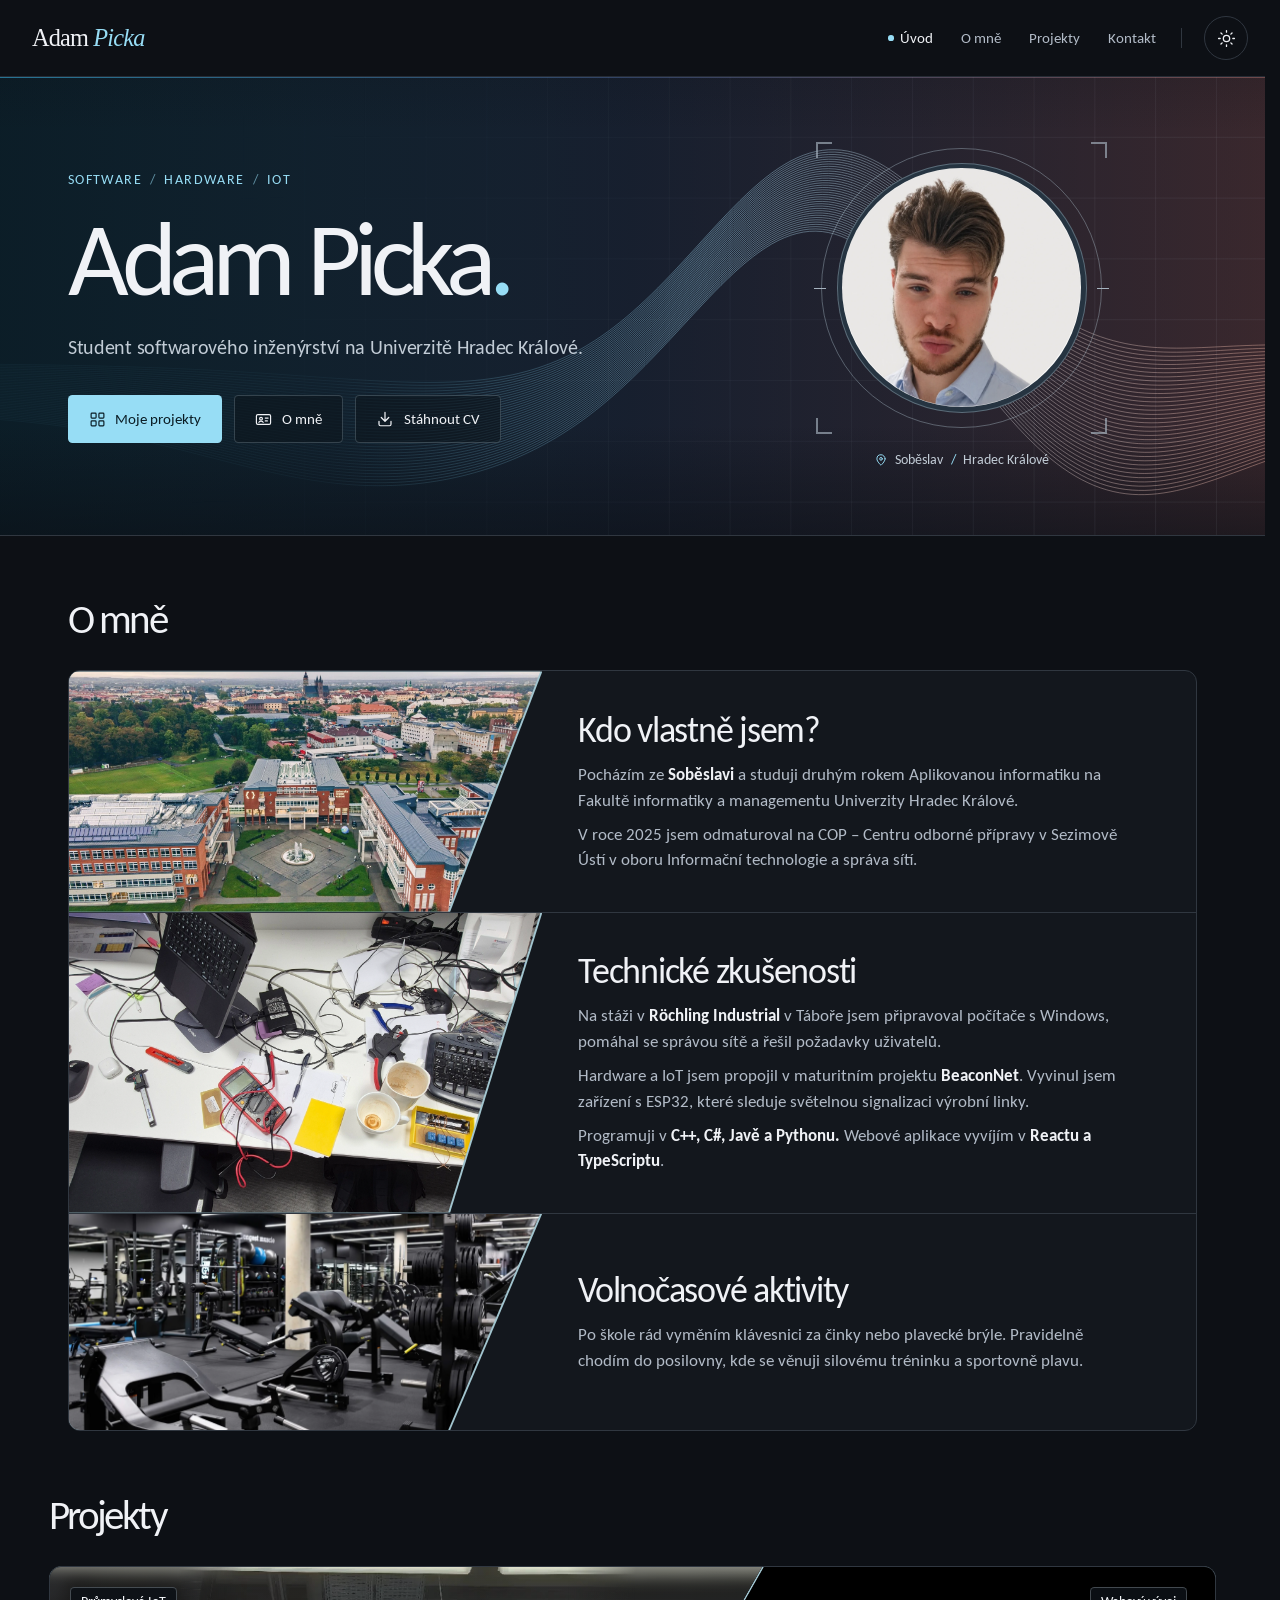
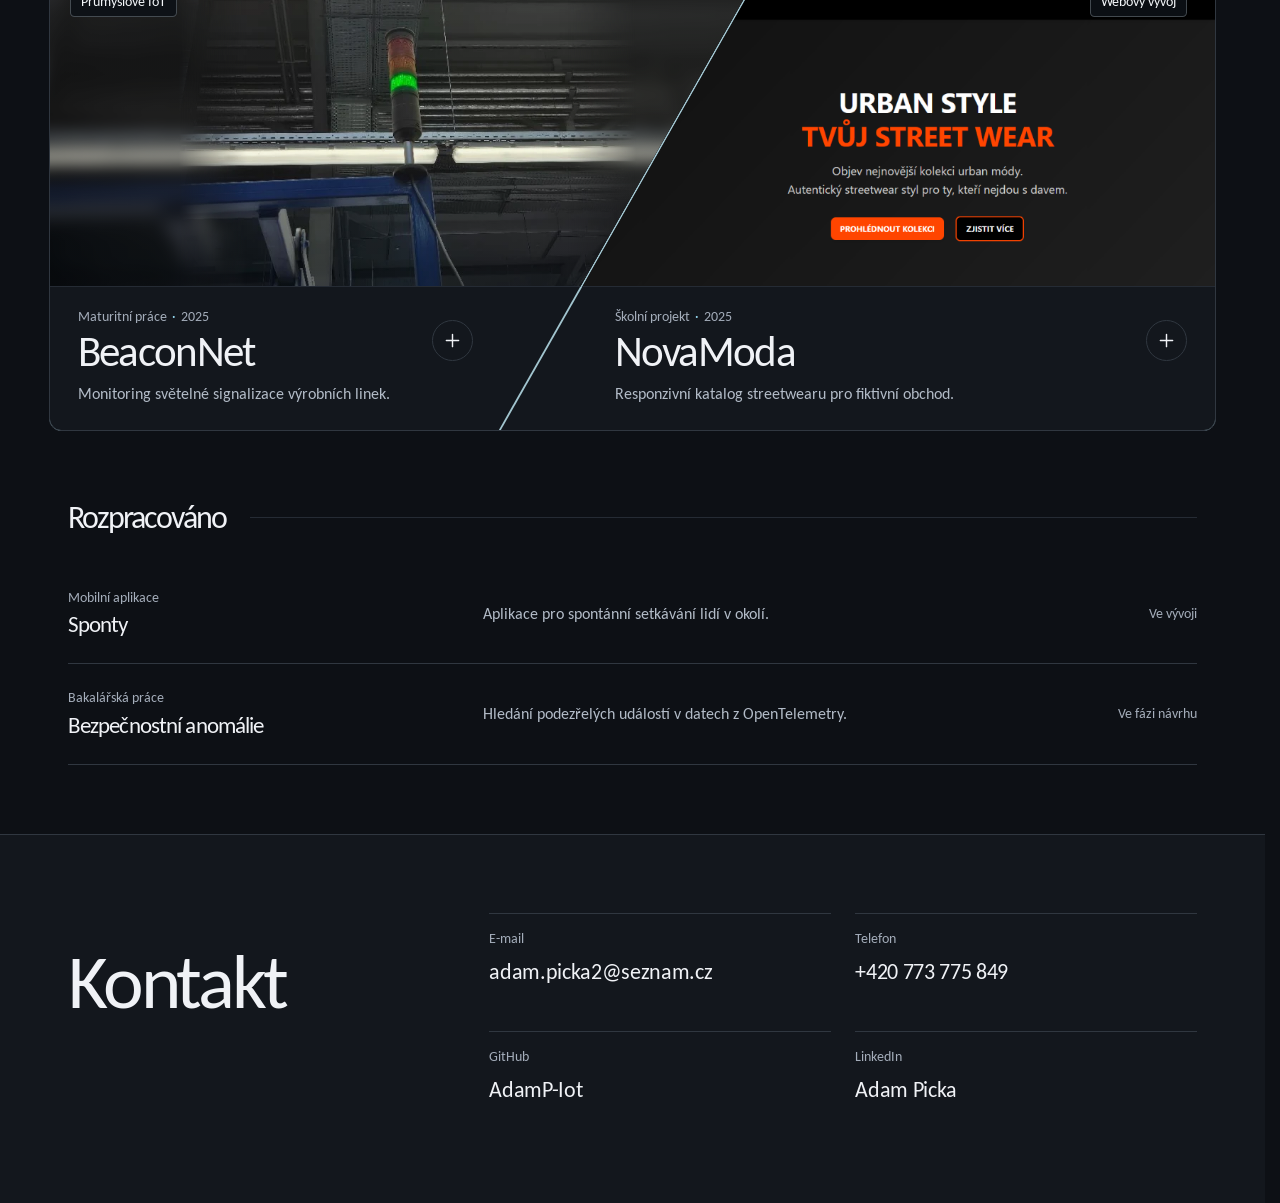
==== commit 6d461840: "Add files via upload" ====
--- a/index.html
+++ b/index.html
@@ -25,8 +25,8 @@
         .masthead .header-actions{width:100%}
       }
     </style></noscript>
-    <script type="module" crossorigin src="./assets/index-JZuN10S8.js"></script>
+    <script type="module" crossorigin src="./assets/index-wwc9DEKj.js"></script>
     <link rel="stylesheet" crossorigin href="./assets/index-CX_7yiS2.css">
   </head>
-  <body><div id="root"><link rel="preload" as="image" href="./media/adam-picka.webp" fetchPriority="high"/><a class="skip-link" href="#projekty">Přeskočit na projekty</a><header class="masthead"><div class="shell header-inner"><div><a class="brand" href="#uvod">Osobni <em>web</em></a></div><div class="header-actions"><nav aria-label="Hlavní navigace" id="site-nav"><a href="#uvod" aria-current="location">Úvod</a><a href="#o-mne">O mně</a><a href="#projekty">Projekty</a><a href="#kontakt">Kontakt</a></nav><button type="button" class="icon-button theme-switch" aria-label="Přepnout na světlý režim" title="Světlý režim"><svg class="sun-icon" width="19" height="19" viewBox="0 0 24 24" fill="none" stroke="currentColor" stroke-width="1.65" stroke-linecap="round" stroke-linejoin="round" aria-hidden="true" focusable="false"><circle cx="12" cy="12" r="4"></circle><path d="M12 2v2m0 16v2M2 12h2m16 0h2M5 5l1.5 1.5m11 11L19 19M19 5l-1.5 1.5m-11 11L5 19"></path></svg><svg class="moon-icon" width="19" height="19" viewBox="0 0 24 24" fill="none" stroke="currentColor" stroke-width="1.65" stroke-linecap="round" stroke-linejoin="round" aria-hidden="true" focusable="false"><path d="M20.5 13a8.5 8.5 0 0 1-9.4-9.5 9 9 0 1 0 9.4 9.5Z"></path></svg></button><button type="button" class="icon-button menu-switch" aria-expanded="false" aria-controls="site-nav" aria-label="Otevřít menu"><svg width="20" height="20" viewBox="0 0 24 24" fill="none" stroke="currentColor" stroke-width="1.65" stroke-linecap="round" stroke-linejoin="round" aria-hidden="true" focusable="false"><path d="M3 6h18M3 12h18M3 18h18"></path></svg></button></div></div></header><main><section class="hero" id="uvod" aria-labelledby="hero-name" tabindex="-1"><div class="hero-grid" aria-hidden="true"></div><canvas class="signal-field" aria-hidden="true"></canvas><div class="shell hero-inner"><div class="intro"><p class="kicker hero-kicker">Software <i>/</i> Hardware <i>/</i> IoT</p><h1 id="hero-name">Adam Picka<span>.</span></h1><p class="hero-copy">Student softwarového inženýrství na Univerzitě Hradec Králové.</p><div class="hero-actions"><a class="button button-primary" href="#projekty"><svg width="17" height="17" viewBox="0 0 24 24" fill="none" stroke="currentColor" stroke-width="1.65" stroke-linecap="round" stroke-linejoin="round" aria-hidden="true" focusable="false"><rect x="3" y="3" width="7" height="7" rx="1.2"></rect><rect x="14" y="3" width="7" height="7" rx="1.2"></rect><rect x="3" y="14" width="7" height="7" rx="1.2"></rect><rect x="14" y="14" width="7" height="7" rx="1.2"></rect></svg>Moje projekty</a><a class="button button-quiet" href="#o-mne"><svg width="17" height="17" viewBox="0 0 24 24" fill="none" stroke="currentColor" stroke-width="1.65" stroke-linecap="round" stroke-linejoin="round" aria-hidden="true" focusable="false"><rect x="2" y="5" width="20" height="14" rx="2"></rect><circle cx="8.5" cy="11" r="2"></circle><path d="M5.5 16c.6-2 5.4-2 6 0m3-6h4m-4 4h3"></path></svg>O mně</a><a class="button button-quiet" href="./Adam-Picka-CV.pdf" download="Adam-Picka-CV.pdf"><svg width="18" height="18" viewBox="0 0 24 24" fill="none" stroke="currentColor" stroke-width="1.65" stroke-linecap="round" stroke-linejoin="round" aria-hidden="true" focusable="false"><path d="M12 3v12m-5-5 5 5 5-5M4 15v4a2 2 0 0 0 2 2h12a2 2 0 0 0 2-2v-4"></path></svg>Stáhnout CV</a></div></div><div class="portrait-column"><div class="portrait-art"><div class="portrait-orbit" aria-hidden="true"></div><div class="portrait-frame"><img class="portrait" src="./media/adam-picka.webp" width="1254" height="1254" alt="Adam Picka" fetchPriority="high"/></div><span class="registration tl" aria-hidden="true"></span><span class="registration tr" aria-hidden="true"></span><span class="registration bl" aria-hidden="true"></span><span class="registration br" aria-hidden="true"></span></div><p class="location"><svg width="14" height="14" viewBox="0 0 24 24" fill="none" stroke="currentColor" stroke-width="1.65" stroke-linecap="round" stroke-linejoin="round" aria-hidden="true" focusable="false"><path d="M19 10c0 4.8-7 11-7 11S5 14.8 5 10a7 7 0 0 1 14 0Z"></path><circle cx="12" cy="10" r="2.3"></circle></svg>Soběslav <span>/</span> Hradec Králové</p></div></div></section><section class="about-section shell" id="o-mne" aria-labelledby="about-title" tabindex="-1"><div class="section-line"><h2 id="about-title">O mně</h2></div><div class="about-rows"><article class="about-row"><div class="about-photo"><img src="./media/about-studium.webp" alt="" width="960" height="640" loading="lazy" decoding="async"/></div><div class="about-copy"><h3>Kdo vlastně jsem?</h3><p>Pocházím ze <strong>Soběslavi</strong> a studuji druhým rokem Aplikovanou informatiku na Fakultě informatiky a managementu Univerzity Hradec Králové.</p><p>V roce 2025 jsem odmaturoval na COP – Centru odborné přípravy v Sezimově Ústí v oboru Informační technologie a správa sítí.</p></div></article><article class="about-row"><div class="about-photo"><img src="./media/about-technika.webp" alt="" width="960" height="640" loading="lazy" decoding="async"/></div><div class="about-copy"><h3>Technické zkušenosti</h3><p>Na stáži v <strong>Röchling Industrial</strong> v Táboře jsem připravoval počítače s Windows, pomáhal se správou sítě a řešil požadavky uživatelů.</p><p>Hardware a IoT jsem propojil v maturitním projektu <strong>BeaconNet</strong>. Vyvinul jsem zařízení s ESP32, které sleduje světelnou signalizaci výrobní linky.</p><p>Programuji v <strong>C++, C#, Javě a Pythonu.</strong> Webové aplikace vyvíjím v <strong>Reactu a TypeScriptu</strong>.</p></div></article><article class="about-row"><div class="about-photo"><img src="./media/about-plavani.webp" alt="" width="960" height="640" loading="lazy" decoding="async"/></div><div class="about-copy"><h3>Volnočasové aktivity</h3><p>Po škole rád vyměním klávesnici za činky nebo plavecké brýle. Pravidelně chodím do posilovny, kde se věnuji silovému tréninku a sportovně plavu.</p></div></article></div></section><section class="projects-section" id="projekty" aria-labelledby="projects-title" tabindex="-1"><div class="section-line showcase-shell"><h2 id="projects-title">Projekty</h2></div><div class="featured-grid showcase-shell"><article class="feature"><a class="project-card" href="./projekty/beaconnet.html" aria-label="Detail projektu BeaconNet"><div class="card-art art-beaconnet"><img class="factory-backdrop" src="./media/beaconnet.webp" alt="" aria-hidden="true" loading="lazy"/><img class="factory-image" src="./media/beaconnet.webp" alt="Zeleně svítící signální sloup na výrobní lince Röchling Industrial." width="644" height="857" loading="lazy"/><span class="project-category">Průmyslové IoT</span><div class="image-tags" aria-hidden="true"><span>ESP32</span><span>IoT</span><span>Open source</span></div></div><div class="card-caption"><div class="card-heading"><div class="project-meta">Maturitní práce<!-- --> <span>·</span> 2025</div><h3>BeaconNet</h3></div><span class="detail-symbol" aria-hidden="true"><svg width="21" height="21" viewBox="0 0 24 24" fill="none" stroke="currentColor" stroke-width="1.65" stroke-linecap="round" stroke-linejoin="round" aria-hidden="true" focusable="false"><path d="M12 5v14M5 12h14"></path></svg></span><p>Monitoring světelné signalizace výrobních linek.</p></div></a></article><article class="feature"><a class="project-card" href="./projekty/novamoda.html" aria-label="Detail projektu NovaModa"><div class="card-art art-novamoda"><img class="school-preview" src="./media/novamoda.webp" alt="Úvodní stránka NovaModa s oranžovým nadpisem Tvůj street wear." width="2047" height="450" loading="lazy"/><span class="project-category">Webový vývoj</span><div class="image-tags" aria-hidden="true"><span>HTML5</span><span>CSS</span><span>JavaScript</span></div></div><div class="card-caption"><div class="card-heading"><div class="project-meta">Školní projekt<!-- --> <span>·</span> 2025</div><h3>NovaModa</h3></div><span class="detail-symbol" aria-hidden="true"><svg width="21" height="21" viewBox="0 0 24 24" fill="none" stroke="currentColor" stroke-width="1.65" stroke-linecap="round" stroke-linejoin="round" aria-hidden="true" focusable="false"><path d="M12 5v14M5 12h14"></path></svg></span><p>Responzivní katalog streetwearu pro fiktivní obchod.</p></div></a></article></div><div class="work-section shell" aria-labelledby="work-title"><div class="section-line work-heading"><h2 id="work-title">Rozpracováno</h2><span class="heading-rule" aria-hidden="true"></span></div><div class="work-list"><article><a class="work-row" href="./projekty/sponty.html" aria-label="Detail projektu Sponty"><div class="work-name"><div class="project-meta">Mobilní aplikace</div><h3>Sponty</h3></div><p>Aplikace pro spontánní setkávání lidí v okolí.</p><span class="work-state">Ve vývoji</span></a></article><article><a class="work-row" href="./projekty/opentelemetry.html" aria-label="Detail projektu Bezpečnostní anomálie"><div class="work-name"><div class="project-meta">Bakalářská práce</div><h3>Bezpečnostní anomálie</h3></div><p>Hledání podezřelých událostí v datech z OpenTelemetry.</p><span class="work-state">Ve fázi návrhu</span></a></article></div></div></section><section class="contact" id="kontakt" aria-labelledby="contact-title" tabindex="-1"><div class="shell contact-inner"><h2 id="contact-title">Kontakt</h2><address><a class="contact-link" href="mailto:adam.picka2@seznam.cz"><small>E-mail</small><strong>adam.picka2@seznam.cz</strong></a><a class="contact-link" href="tel:+420773775849"><small>Telefon</small><strong>+420 773 775 849</strong></a><a class="contact-link" href="https://github.com/AdamP-Iot" target="_blank" rel="me noopener"><small>GitHub</small><strong>AdamP-Iot</strong></a><a class="contact-link" href="https://www.linkedin.com/in/adam-picka-798194388/" target="_blank" rel="me noopener"><small>LinkedIn</small><strong>Adam Picka</strong></a></address></div></section></main></div></body>
+  <body><div id="root"><link rel="preload" as="image" href="./media/adam-picka.webp" fetchPriority="high"/><a class="skip-link" href="#projekty">Přeskočit na projekty</a><header class="masthead"><div class="shell header-inner"><div><a class="brand" href="#uvod">Adam <em>Picka</em></a></div><div class="header-actions"><nav aria-label="Hlavní navigace" id="site-nav"><a href="#uvod" aria-current="location">Úvod</a><a href="#o-mne">O mně</a><a href="#projekty">Projekty</a><a href="#kontakt">Kontakt</a></nav><button type="button" class="icon-button theme-switch" aria-label="Přepnout na světlý režim" title="Světlý režim"><svg class="sun-icon" width="19" height="19" viewBox="0 0 24 24" fill="none" stroke="currentColor" stroke-width="1.65" stroke-linecap="round" stroke-linejoin="round" aria-hidden="true" focusable="false"><circle cx="12" cy="12" r="4"></circle><path d="M12 2v2m0 16v2M2 12h2m16 0h2M5 5l1.5 1.5m11 11L19 19M19 5l-1.5 1.5m-11 11L5 19"></path></svg><svg class="moon-icon" width="19" height="19" viewBox="0 0 24 24" fill="none" stroke="currentColor" stroke-width="1.65" stroke-linecap="round" stroke-linejoin="round" aria-hidden="true" focusable="false"><path d="M20.5 13a8.5 8.5 0 0 1-9.4-9.5 9 9 0 1 0 9.4 9.5Z"></path></svg></button><button type="button" class="icon-button menu-switch" aria-expanded="false" aria-controls="site-nav" aria-label="Otevřít menu"><svg width="20" height="20" viewBox="0 0 24 24" fill="none" stroke="currentColor" stroke-width="1.65" stroke-linecap="round" stroke-linejoin="round" aria-hidden="true" focusable="false"><path d="M3 6h18M3 12h18M3 18h18"></path></svg></button></div></div></header><main><section class="hero" id="uvod" aria-labelledby="hero-name" tabindex="-1"><div class="hero-grid" aria-hidden="true"></div><canvas class="signal-field" aria-hidden="true"></canvas><div class="shell hero-inner"><div class="intro"><p class="kicker hero-kicker">Software <i>/</i> Hardware <i>/</i> IoT</p><h1 id="hero-name">Adam Picka<span>.</span></h1><p class="hero-copy">Student softwarového inženýrství na Univerzitě Hradec Králové.</p><div class="hero-actions"><a class="button button-primary" href="#projekty"><svg width="17" height="17" viewBox="0 0 24 24" fill="none" stroke="currentColor" stroke-width="1.65" stroke-linecap="round" stroke-linejoin="round" aria-hidden="true" focusable="false"><rect x="3" y="3" width="7" height="7" rx="1.2"></rect><rect x="14" y="3" width="7" height="7" rx="1.2"></rect><rect x="3" y="14" width="7" height="7" rx="1.2"></rect><rect x="14" y="14" width="7" height="7" rx="1.2"></rect></svg>Moje projekty</a><a class="button button-quiet" href="#o-mne"><svg width="17" height="17" viewBox="0 0 24 24" fill="none" stroke="currentColor" stroke-width="1.65" stroke-linecap="round" stroke-linejoin="round" aria-hidden="true" focusable="false"><rect x="2" y="5" width="20" height="14" rx="2"></rect><circle cx="8.5" cy="11" r="2"></circle><path d="M5.5 16c.6-2 5.4-2 6 0m3-6h4m-4 4h3"></path></svg>O mně</a><a class="button button-quiet" href="./Adam-Picka-CV.pdf" download="Adam-Picka-CV.pdf"><svg width="18" height="18" viewBox="0 0 24 24" fill="none" stroke="currentColor" stroke-width="1.65" stroke-linecap="round" stroke-linejoin="round" aria-hidden="true" focusable="false"><path d="M12 3v12m-5-5 5 5 5-5M4 15v4a2 2 0 0 0 2 2h12a2 2 0 0 0 2-2v-4"></path></svg>Stáhnout CV</a></div></div><div class="portrait-column"><div class="portrait-art"><div class="portrait-orbit" aria-hidden="true"></div><div class="portrait-frame"><img class="portrait" src="./media/adam-picka.webp" width="1254" height="1254" alt="Adam Picka" fetchPriority="high"/></div><span class="registration tl" aria-hidden="true"></span><span class="registration tr" aria-hidden="true"></span><span class="registration bl" aria-hidden="true"></span><span class="registration br" aria-hidden="true"></span></div><p class="location"><svg width="14" height="14" viewBox="0 0 24 24" fill="none" stroke="currentColor" stroke-width="1.65" stroke-linecap="round" stroke-linejoin="round" aria-hidden="true" focusable="false"><path d="M19 10c0 4.8-7 11-7 11S5 14.8 5 10a7 7 0 0 1 14 0Z"></path><circle cx="12" cy="10" r="2.3"></circle></svg>Soběslav <span>/</span> Hradec Králové</p></div></div></section><section class="about-section shell" id="o-mne" aria-labelledby="about-title" tabindex="-1"><div class="section-line"><h2 id="about-title">O mně</h2></div><div class="about-rows"><article class="about-row"><div class="about-photo"><img src="./media/about-studium.webp" alt="" width="960" height="640" loading="lazy" decoding="async"/></div><div class="about-copy"><h3>Kdo vlastně jsem?</h3><p>Pocházím ze <strong>Soběslavi</strong> a studuji druhým rokem Aplikovanou informatiku na Fakultě informatiky a managementu Univerzity Hradec Králové.</p><p>V roce 2025 jsem odmaturoval na COP – Centru odborné přípravy v Sezimově Ústí v oboru Informační technologie a správa sítí.</p></div></article><article class="about-row"><div class="about-photo"><img src="./media/about-technika.webp" alt="" width="960" height="640" loading="lazy" decoding="async"/></div><div class="about-copy"><h3>Technické zkušenosti</h3><p>Na stáži v <strong>Röchling Industrial</strong> v Táboře jsem připravoval počítače s Windows, pomáhal se správou sítě a řešil požadavky uživatelů.</p><p>Hardware a IoT jsem propojil v maturitním projektu <strong>BeaconNet</strong>. Vyvinul jsem zařízení s ESP32, které sleduje světelnou signalizaci výrobní linky.</p><p>Programuji v <strong>C++, C#, Javě a Pythonu.</strong> Webové aplikace vyvíjím v <strong>Reactu a TypeScriptu</strong>.</p></div></article><article class="about-row"><div class="about-photo"><img src="./media/about-plavani.webp" alt="" width="960" height="640" loading="lazy" decoding="async"/></div><div class="about-copy"><h3>Volnočasové aktivity</h3><p>Po škole rád vyměním klávesnici za činky nebo plavecké brýle. Pravidelně chodím do posilovny, kde se věnuji silovému tréninku a sportovně plavu.</p></div></article></div></section><section class="projects-section" id="projekty" aria-labelledby="projects-title" tabindex="-1"><div class="section-line showcase-shell"><h2 id="projects-title">Projekty</h2></div><div class="featured-grid showcase-shell"><article class="feature"><a class="project-card" href="./projekty/beaconnet.html" aria-label="Detail projektu BeaconNet"><div class="card-art art-beaconnet"><img class="factory-backdrop" src="./media/beaconnet.webp" alt="" aria-hidden="true" loading="lazy"/><img class="factory-image" src="./media/beaconnet.webp" alt="Zeleně svítící signální sloup na výrobní lince Röchling Industrial." width="644" height="857" loading="lazy"/><span class="project-category">Průmyslové IoT</span><div class="image-tags" aria-hidden="true"><span>ESP32</span><span>IoT</span><span>Open source</span></div></div><div class="card-caption"><div class="card-heading"><div class="project-meta">Maturitní práce<!-- --> <span>·</span> 2025</div><h3>BeaconNet</h3></div><span class="detail-symbol" aria-hidden="true"><svg width="21" height="21" viewBox="0 0 24 24" fill="none" stroke="currentColor" stroke-width="1.65" stroke-linecap="round" stroke-linejoin="round" aria-hidden="true" focusable="false"><path d="M12 5v14M5 12h14"></path></svg></span><p>Monitoring světelné signalizace výrobních linek.</p></div></a></article><article class="feature"><a class="project-card" href="./projekty/novamoda.html" aria-label="Detail projektu NovaModa"><div class="card-art art-novamoda"><img class="school-preview" src="./media/novamoda.webp" alt="Úvodní stránka NovaModa s oranžovým nadpisem Tvůj street wear." width="2047" height="450" loading="lazy"/><span class="project-category">Webový vývoj</span><div class="image-tags" aria-hidden="true"><span>HTML5</span><span>CSS</span><span>JavaScript</span></div></div><div class="card-caption"><div class="card-heading"><div class="project-meta">Školní projekt<!-- --> <span>·</span> 2025</div><h3>NovaModa</h3></div><span class="detail-symbol" aria-hidden="true"><svg width="21" height="21" viewBox="0 0 24 24" fill="none" stroke="currentColor" stroke-width="1.65" stroke-linecap="round" stroke-linejoin="round" aria-hidden="true" focusable="false"><path d="M12 5v14M5 12h14"></path></svg></span><p>Responzivní katalog streetwearu pro fiktivní obchod.</p></div></a></article></div><div class="work-section shell" aria-labelledby="work-title"><div class="section-line work-heading"><h2 id="work-title">Rozpracováno</h2><span class="heading-rule" aria-hidden="true"></span></div><div class="work-list"><article><a class="work-row" href="./projekty/sponty.html" aria-label="Detail projektu Sponty"><div class="work-name"><div class="project-meta">Mobilní aplikace</div><h3>Sponty</h3></div><p>Aplikace pro spontánní setkávání lidí v okolí.</p><span class="work-state">Ve vývoji</span></a></article><article><a class="work-row" href="./projekty/opentelemetry.html" aria-label="Detail projektu Bezpečnostní anomálie"><div class="work-name"><div class="project-meta">Bakalářská práce</div><h3>Bezpečnostní anomálie</h3></div><p>Hledání podezřelých událostí v datech z OpenTelemetry.</p><span class="work-state">Ve fázi návrhu</span></a></article></div></div></section><section class="contact" id="kontakt" aria-labelledby="contact-title" tabindex="-1"><div class="shell contact-inner"><h2 id="contact-title">Kontakt</h2><address><a class="contact-link" href="mailto:adam.picka2@seznam.cz"><small>E-mail</small><strong>adam.picka2@seznam.cz</strong></a><a class="contact-link" href="tel:+420773775849"><small>Telefon</small><strong>+420 773 775 849</strong></a><a class="contact-link" href="https://github.com/AdamP-Iot" target="_blank" rel="me noopener"><small>GitHub</small><strong>AdamP-Iot</strong></a><a class="contact-link" href="https://www.linkedin.com/in/adam-picka-798194388/" target="_blank" rel="me noopener"><small>LinkedIn</small><strong>Adam Picka</strong></a></address></div></section></main></div></body>
 </html>
